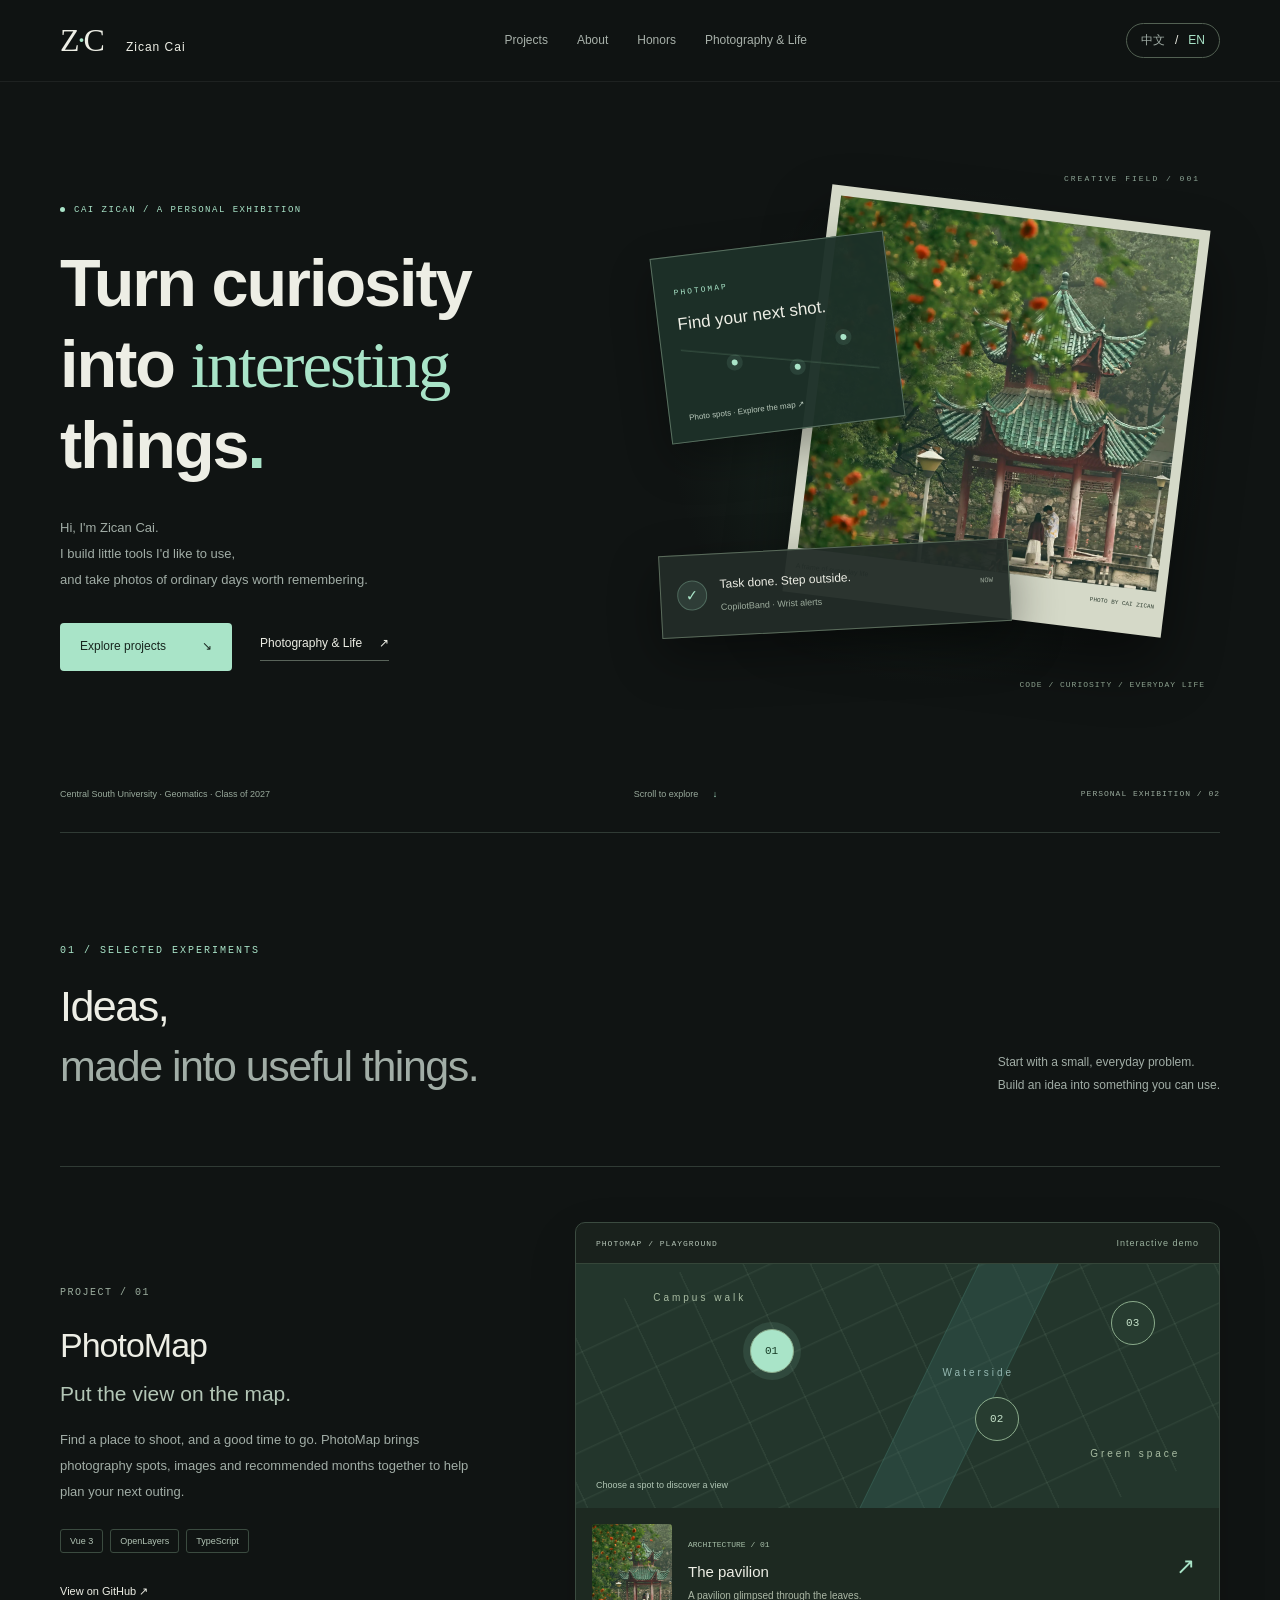
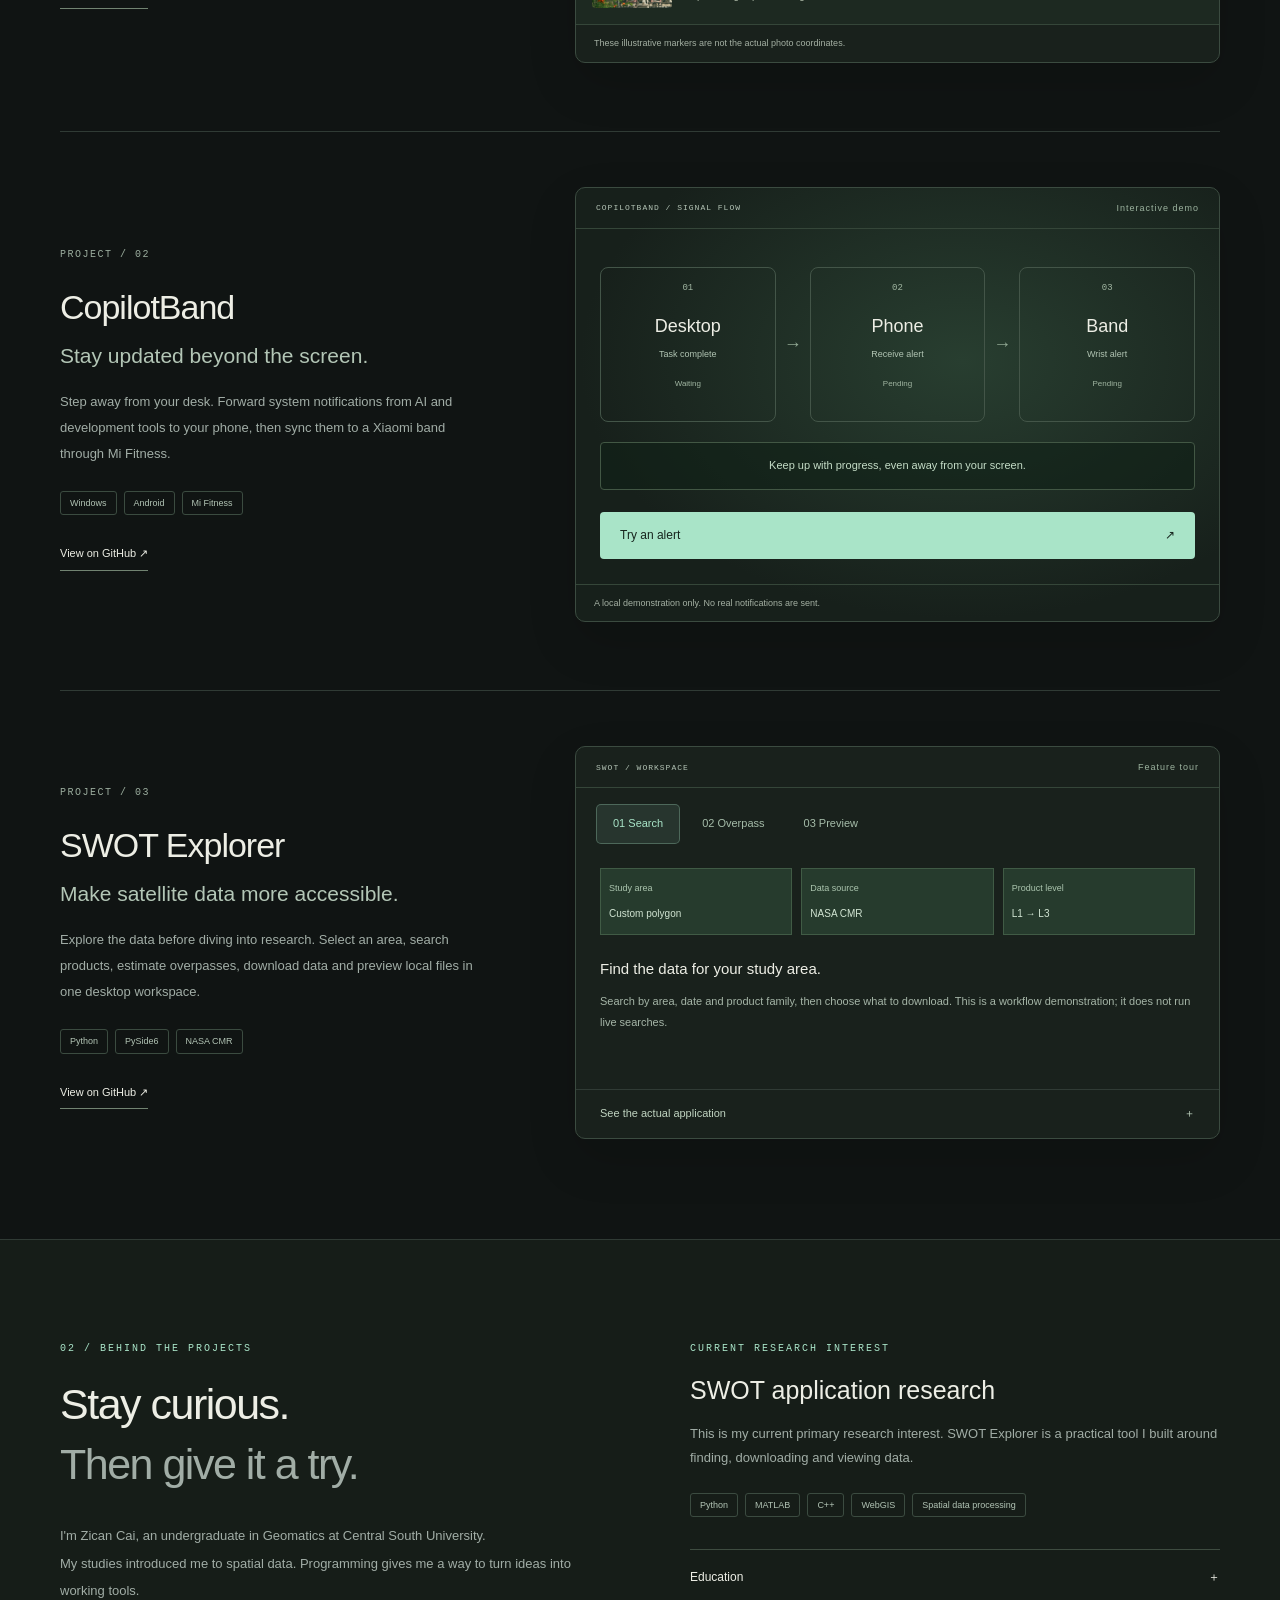
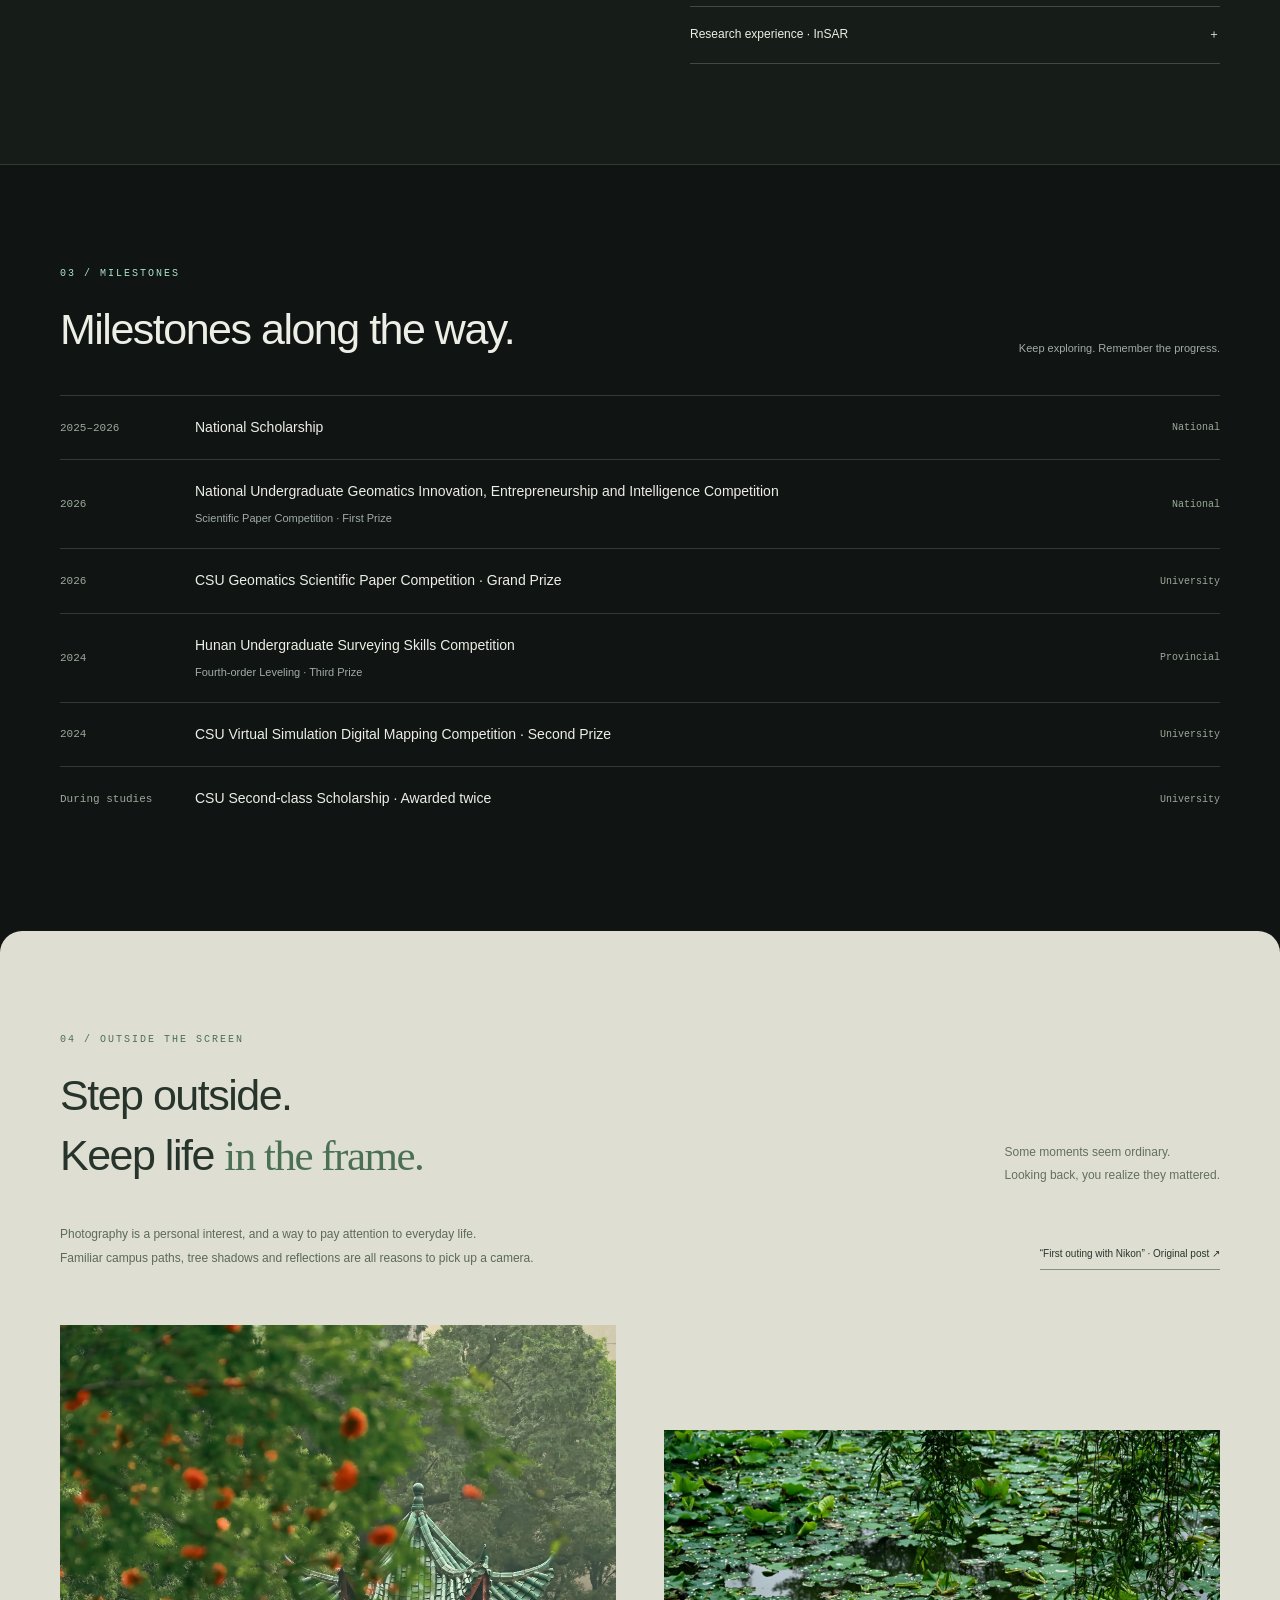
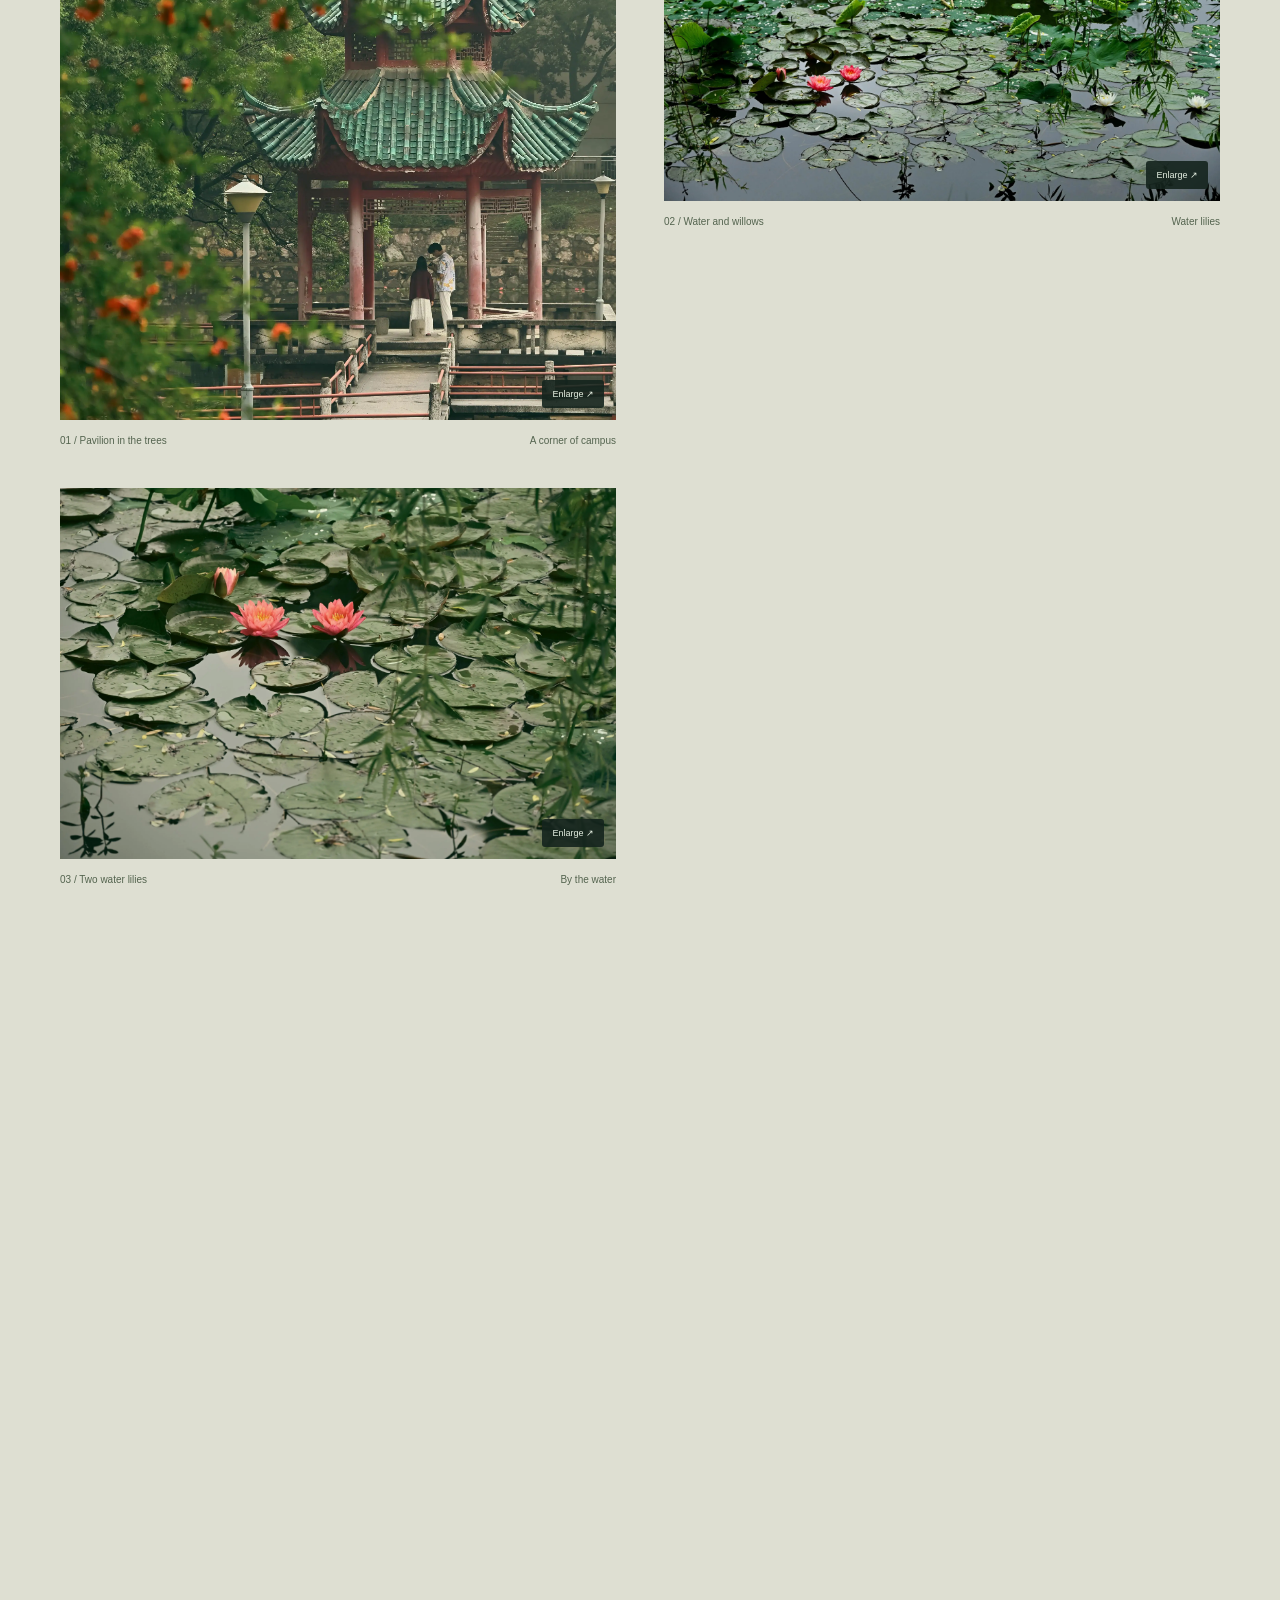
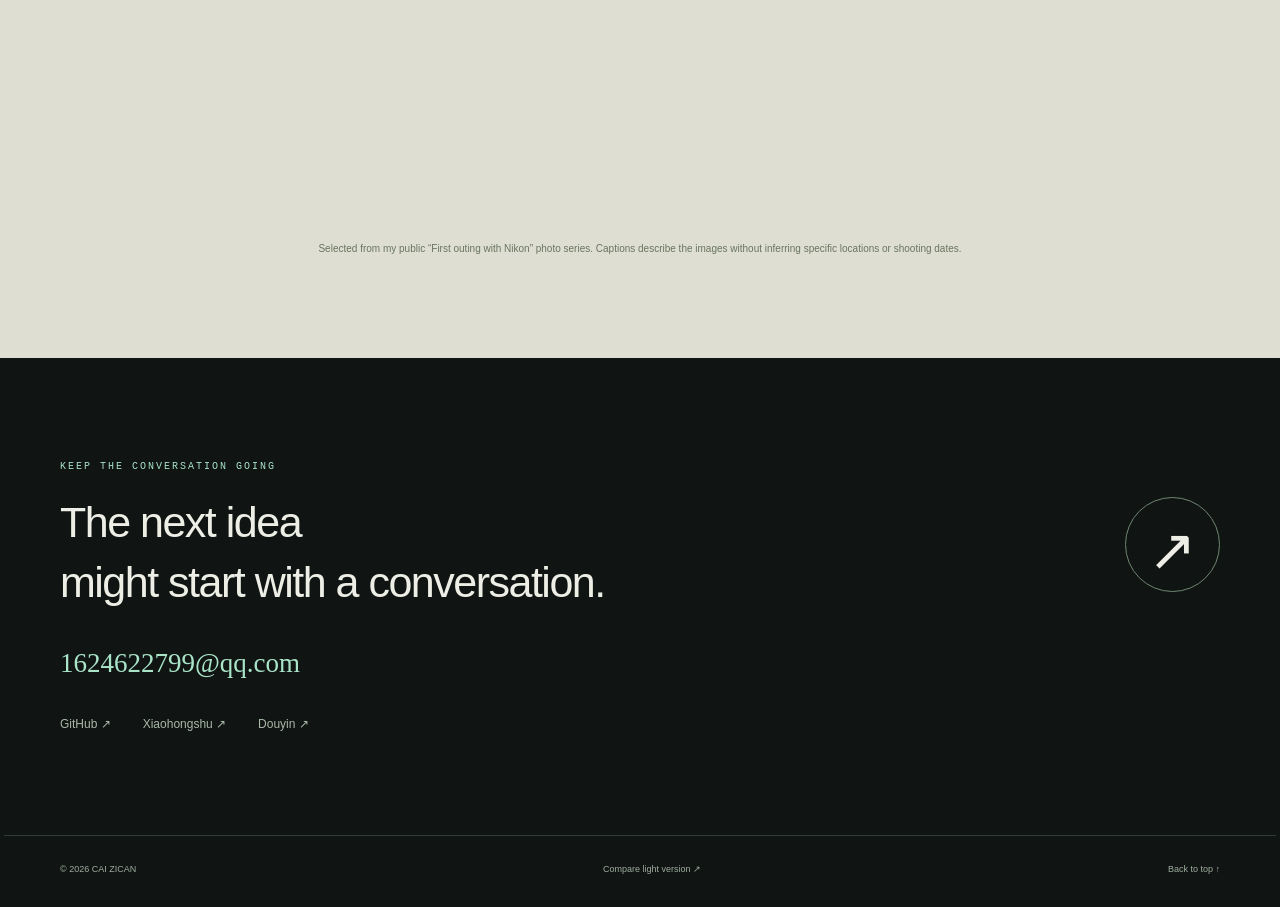
==== en.html @ 94ecba7e "Add English homepage and language switch" ====
<!doctype html>
<html lang="en">
<head>
<meta charset="utf-8"><meta name="viewport" content="width=device-width,initial-scale=1">
<title>Zican Cai · A Place for Curiosity</title><meta name="description" content="Tools, open-source projects, SWOT application research, and everyday photography by Zican Cai.">
<meta name="theme-color" content="#101413"><link rel="icon" href="favicon.svg"><link rel="stylesheet" href="exhibition.css"><script src="exhibition-en.js" defer></script>
<link rel="alternate" hreflang="zh-CN" href="https://cai-zican.github.io/"><link rel="alternate" hreflang="en" href="https://cai-zican.github.io/en.html"></head>
<body>
<a class="skip" href="#main">Skip to content</a><div class="reading-progress" aria-hidden="true"></div>
<header class="site-header"><a class="brand" href="#home" aria-label="Zican Cai, back to home">Z<span>·</span>C <small>Zican Cai</small></a><nav aria-label="Sections"><a href="#projects">Projects</a><a href="#about">About</a><a href="#honors">Honors</a><a href="#life">Photography & Life</a></nav><div class="language-switch" aria-label="Language"><a href="index.html" lang="zh-CN" hreflang="zh-CN">中文</a><span aria-hidden="true">/</span><a href="en.html" lang="en" hreflang="en" aria-current="page">EN</a></div></header>
<main id="main">
<section class="hero shell" id="home"><div class="hero-copy"><p class="eyebrow"><span class="dot"></span> CAI ZICAN / A PERSONAL EXHIBITION</p><h1>Turn curiosity<br>into <span class="italic">interesting</span><br>things<span class="mint">.</span></h1><p class="intro">Hi, I'm Zican Cai.<br>I build little tools I'd like to use,<br>and take photos of ordinary days worth remembering.</p><div class="actions"><a class="button solid" href="#projects">Explore projects <span>↘</span></a><a class="quiet-link" href="#life">Photography & Life <span>↗</span></a></div></div>
<div class="hero-stage" aria-label="A layered display of projects and photography"><div class="stage-coordinate mono">CREATIVE FIELD / 001</div><figure class="hero-photo" data-depth="1"><img src="photo-1.webp" alt="A pavilion framed by green trees and red flowers" width="2160" height="2766" fetchpriority="high"><figcaption><span>A frame of everyday life</span><span>PHOTO BY CAI ZICAN</span></figcaption></figure><a href="#photomap" class="floating-map" data-depth="-.7"><span class="mono">PHOTOMAP</span><strong>Find your next shot.</strong><div class="mini-points" aria-hidden="true"><i></i><i></i><i></i></div><span class="small">Photo spots · Explore the map ↗</span></a><a href="#copilotband" class="floating-notification" data-depth=".5"><span class="check">✓</span><span><b>Task done. Step outside.</b><small>CopilotBand · Wrist alerts</small></span><span class="mono">NOW</span></a><div class="stage-foot mono">CODE / CURIOSITY / EVERYDAY LIFE</div></div>
<div class="hero-bottom"><span>Central South University · Geomatics · Class of 2027</span><span class="scroll-hint">Scroll to explore <span>↓</span></span><span class="mono">PERSONAL EXHIBITION / 02</span></div></section>
<section class="shell section" id="projects"><div class="section-heading reveal"><div><p class="eyebrow">01 / SELECTED EXPERIMENTS</p><h2>Ideas,<br><span class="muted">made into useful things.</span></h2></div><p>Start with a small, everyday problem.<br>Build an idea into something you can use.</p></div>
<article class="project reveal" id="photomap"><div class="project-text"><span class="project-no mono">PROJECT / 01</span><h3>PhotoMap<span>Put the view on the map.</span></h3><p>Find a place to shoot, and a good time to go. PhotoMap brings photography spots, images and recommended months together to help plan your next outing.</p><div class="tags"><span>Vue 3</span><span>OpenLayers</span><span>TypeScript</span></div><a class="repo-link" href="https://github.com/Cai-ZiCan/photomap" target="_blank" rel="noopener noreferrer">View on GitHub ↗</a></div>
<div class="demo map-demo"><div class="demo-bar"><span>PHOTOMAP / PLAYGROUND</span><span class="demo-label">Interactive demo</span></div><div class="map-field"><div class="map-grid" aria-hidden="true"></div><span class="map-water" aria-hidden="true"></span><span class="map-area area-a">Campus walk</span><span class="map-area area-b">Waterside</span><span class="map-area area-c">Green space</span><div class="map-controls" role="group" aria-label="Choose a demo photography spot"><button class="map-pin pin-a" data-place="0" aria-pressed="true" aria-label="View the pavilion">01</button><button class="map-pin pin-b" data-place="1" aria-pressed="false" aria-label="View the water lilies">02</button><button class="map-pin pin-c" data-place="2" aria-pressed="false" aria-label="View the willow reflections">03</button></div><span class="map-instruction">Choose a spot to discover a view</span></div><div class="place-card"><img id="place-image" src="photo-1.webp" alt="A pavilion and tree shadows" width="2160" height="2766" loading="lazy"><div aria-live="polite"><span class="mono" id="place-kind">ARCHITECTURE / 01</span><h4 id="place-title">The pavilion</h4><p id="place-description">A pavilion glimpsed through the leaves.</p></div><a href="#life" aria-label="Go to the photo gallery">↗</a></div><p class="demo-note">These illustrative markers are not the actual photo coordinates.</p></div></article>
<article class="project reveal" id="copilotband"><div class="project-text"><span class="project-no mono">PROJECT / 02</span><h3>CopilotBand<span>Stay updated beyond the screen.</span></h3><p>Step away from your desk. Forward system notifications from AI and development tools to your phone, then sync them to a Xiaomi band through Mi Fitness.</p><div class="tags"><span>Windows</span><span>Android</span><span>Mi Fitness</span></div><a class="repo-link" href="https://github.com/Cai-ZiCan/CopilotBand" target="_blank" rel="noopener noreferrer">View on GitHub ↗</a></div>
<div class="demo notification-demo"><div class="demo-bar"><span>COPILOTBAND / SIGNAL FLOW</span><span class="demo-label">Interactive demo</span></div><div class="signal-flow"><div class="device" data-step="0"><span class="device-number mono">01</span><strong>Desktop</strong><small>Task complete</small><span class="device-status">Waiting</span></div><span class="connector" aria-hidden="true">→</span><div class="device" data-step="1"><span class="device-number mono">02</span><strong>Phone</strong><small>Receive alert</small><span class="device-status">Pending</span></div><span class="connector" aria-hidden="true">→</span><div class="device" data-step="2"><span class="device-number mono">03</span><strong>Band</strong><small>Wrist alert</small><span class="device-status">Pending</span></div></div><div class="notification-message" role="status" id="notification-status">Keep up with progress, even away from your screen.</div><button id="notify-button" class="button solid" type="button">Try an alert <span>↗</span></button><p class="demo-note">A local demonstration only. No real notifications are sent.</p></div></article>
<article class="project reveal" id="swot"><div class="project-text"><span class="project-no mono">PROJECT / 03</span><h3>SWOT Explorer<span>Make satellite data more accessible.</span></h3><p>Explore the data before diving into research. Select an area, search products, estimate overpasses, download data and preview local files in one desktop workspace.</p><div class="tags"><span>Python</span><span>PySide6</span><span>NASA CMR</span></div><a class="repo-link" href="https://github.com/Cai-ZiCan/SWOT_Explorer" target="_blank" rel="noopener noreferrer">View on GitHub ↗</a></div>
<div class="demo swot-demo"><div class="demo-bar"><span>SWOT / WORKSPACE</span><span class="demo-label">Feature tour</span></div><div class="swot-tabs" role="tablist" aria-label="SWOT feature demonstration"><button type="button" role="tab" id="tab-search" aria-controls="panel-search" aria-selected="true">01 Search</button><button type="button" role="tab" id="tab-orbit" aria-controls="panel-orbit" aria-selected="false" tabindex="-1">02 Overpass</button><button type="button" role="tab" id="tab-preview" aria-controls="panel-preview" aria-selected="false" tabindex="-1">03 Preview</button></div><div class="swot-panels"><div class="swot-panel" role="tabpanel" id="panel-search" aria-labelledby="tab-search" tabindex="0"><div class="query-preview"><span>Study area <b>Custom polygon</b></span><span>Data source <b>NASA CMR</b></span><span>Product level <b>L1 → L3</b></span></div><h4>Find the data for your study area.</h4><p>Search by area, date and product family, then choose what to download. This is a workflow demonstration; it does not run live searches.</p></div><div class="swot-panel" role="tabpanel" id="panel-orbit" aria-labelledby="tab-orbit" tabindex="0" hidden><div class="orbit-preview"><span>Study area</span><span class="orbit-line"></span><span>Reference orbit</span></div><h4>Estimate the next pass. Know the limits.</h4><p>Estimate overpasses from reference orbits, with cycle, pass and time information. Geometric coverage does not guarantee usable observations.</p></div><div class="swot-panel" role="tabpanel" id="panel-preview" aria-labelledby="tab-preview" tabindex="0" hidden><div class="quality-preview"><span>Variables</span><span>Quality filters</span><span>GIS export</span></div><h4>Understand the data before analysis.</h4><p>Preview local products, adjust variables, quality levels and color scales, and export supported product types. L1B HR SLC previews do not imply per-pixel geocoding.</p></div></div><details class="software-shot"><summary>See the actual application <span>＋</span></summary><figure><img src="https://raw.githubusercontent.com/Cai-ZiCan/SWOT_Explorer/main/docs/images/swot_data_explorer_main.png" alt="Actual SWOT Explorer application interface" loading="lazy" width="960" height="640"><figcaption>Application screenshot from the repository · <a href="https://github.com/Cai-ZiCan/SWOT_Explorer" target="_blank" rel="noopener noreferrer">View repository ↗</a></figcaption></figure></details></div></article>
</section>
<section class="about-section section" id="about"><div class="shell about-grid"><div class="reveal"><p class="eyebrow">02 / BEHIND THE PROJECTS</p><h2>Stay curious.<br><span class="muted">Then give it a try.</span></h2><p class="about-intro">I'm Zican Cai, an undergraduate in Geomatics at Central South University.<br>My studies introduced me to spatial data. Programming gives me a way to turn ideas into working tools.</p></div><div class="about-info reveal"><p class="eyebrow">CURRENT RESEARCH INTEREST</p><h3>SWOT application research</h3><p>This is my current primary research interest. SWOT Explorer is a practical tool I built around finding, downloading and viewing data.</p><div class="skills"><span>Python</span><span>MATLAB</span><span>C++</span><span>WebGIS</span><span>Spatial data processing</span></div><details><summary>Education <span>＋</span></summary><p>Central South University · School of Geosciences and Info-Physics<br>Undergraduate, Geomatics · Sep 2023–Jun 2027<br>Weighted average: 89.38 / 100. Rank: 4 / 50 (as of Sep 2026).</p></details><details><summary>Research experience · InSAR <span>＋</span></summary><h4>ICA-based 3D surface deformation measurement with InSAR</h4><p>Apr 2025–Apr 2026 · Supervisor: Jun Hu · Second author.<br>Contributed to SAR time-series processing and GNSS-constrained atmospheric correction. Independently performed ICA component identification and 3D deformation reconstruction, and wrote the literature review and results analysis.</p></details></div></div></section>
<section id="honors" class="shell section honors"><div class="section-heading reveal"><div><p class="eyebrow">03 / MILESTONES</p><h2>Milestones along the way.</h2></div><span class="muted small">Keep exploring. Remember the progress.</span></div><div class="honor-list">
<div class="honor reveal"><span>2025–2026</span><h3>National Scholarship</h3><span>National</span></div><div class="honor reveal"><span>2026</span><h3>National Undergraduate Geomatics Innovation, Entrepreneurship and Intelligence Competition<small>Scientific Paper Competition · First Prize</small></h3><span>National</span></div><div class="honor reveal"><span>2026</span><h3>CSU Geomatics Scientific Paper Competition · Grand Prize</h3><span>University</span></div><div class="honor reveal"><span>2024</span><h3>Hunan Undergraduate Surveying Skills Competition<small>Fourth-order Leveling · Third Prize</small></h3><span>Provincial</span></div><div class="honor reveal"><span>2024</span><h3>CSU Virtual Simulation Digital Mapping Competition · Second Prize</h3><span>University</span></div><div class="honor reveal"><span>During studies</span><h3>CSU Second-class Scholarship · Awarded twice</h3><span>University</span></div></div></section>
<section id="life" class="section life"><div class="shell"><div class="section-heading reveal"><div><p class="eyebrow">04 / OUTSIDE THE SCREEN</p><h2>Step outside.<br>Keep life <span class="italic">in the frame.</span></h2></div><p>Some moments seem ordinary.<br>Looking back, you realize they mattered.</p></div><div class="gallery-intro reveal"><p>Photography is a personal interest, and a way to pay attention to everyday life.<br>Familiar campus paths, tree shadows and reflections are all reasons to pick up a camera.</p><a class="quiet-link" href="https://www.douyin.com/note/7641916467142757030" target="_blank" rel="noopener noreferrer">“First outing with Nikon” · Original post ↗</a></div><div class="gallery">
<figure class="photo-item portrait reveal"><a href="photo-1.webp" class="photo-open" data-photo="0" aria-label="Enlarge photo: Pavilion in the trees"><img src="photo-1.webp" alt="A pavilion among green trees and red flowers" width="2160" height="2766" loading="lazy"><span class="photo-zoom">Enlarge ↗</span></a><figcaption><span>01 / Pavilion in the trees</span><span>A corner of campus</span></figcaption></figure>
<figure class="photo-item landscape reveal"><a href="photo-2.webp" class="photo-open" data-photo="1" aria-label="Enlarge photo: Water and willows"><img src="photo-2.webp" alt="Willow branches above a pond of water lilies" width="3240" height="2160" loading="lazy"><span class="photo-zoom">Enlarge ↗</span></a><figcaption><span>02 / Water and willows</span><span>Water lilies</span></figcaption></figure>
<figure class="photo-item landscape reveal"><a href="photo-3.webp" class="photo-open" data-photo="2" aria-label="Enlarge photo: Two water lilies"><img src="photo-3.webp" alt="Two pink water lilies among green leaves" width="3240" height="2160" loading="lazy"><span class="photo-zoom">Enlarge ↗</span></a><figcaption><span>03 / Two water lilies</span><span>By the water</span></figcaption></figure>
<figure class="photo-item portrait reveal"><a href="photo-4.webp" class="photo-open" data-photo="3" aria-label="Enlarge photo: A flower's reflection"><img src="photo-4.webp" alt="A water lily, willow branches and reflections" width="2160" height="3240" loading="lazy"><span class="photo-zoom">Enlarge ↗</span></a><figcaption><span>04 / A flower's reflection</span><span>Everyday details</span></figcaption></figure>
<figure class="photo-item wide reveal"><a href="photo-5.webp" class="photo-open" data-photo="4" aria-label="Enlarge photo: Among green leaves"><img src="photo-5.webp" alt="A pale water lily blooming among floating green leaves" width="3240" height="2160" loading="lazy"><span class="photo-zoom">Enlarge ↗</span></a><figcaption><span>05 / Among green leaves</span><span>Photography / Zican Cai</span></figcaption></figure></div><p class="photo-credit">Selected from my public “First outing with Nikon” photo series. Captions describe the images without inferring specific locations or shooting dates.</p></div></section>
<section class="shell contact section" id="contact"><p class="eyebrow">KEEP THE CONVERSATION GOING</p><div class="contact-head"><h2>The next idea<br>might start with a conversation.</h2><a class="contact-arrow" href="mailto:1624622799@qq.com" aria-label="Email Zican Cai">↗</a></div><a class="email" href="mailto:1624622799@qq.com">1624622799@qq.com</a><div class="social-links"><a href="https://github.com/Cai-ZiCan" target="_blank" rel="noopener noreferrer">GitHub ↗</a><a href="https://www.xiaohongshu.com/user/profile/64d9bc89000000000100ffc4" target="_blank" rel="noopener noreferrer">Xiaohongshu ↗</a><a href="https://www.douyin.com/user/MS4wLjABAAAAgTbsgI4i6gYciEA3skSuDMQubaynMPA5Y8vrwiQyVZCXJk9zfnZtE-lIKfRC1cLz" target="_blank" rel="noopener noreferrer">Douyin ↗</a></div></section>
</main><footer class="shell"><span>© 2026 CAI ZICAN</span><a href="light.html">Compare light version ↗</a><a href="#home">Back to top ↑</a></footer>
<dialog id="lightbox" aria-labelledby="lightbox-title"><div class="lightbox-top"><span id="lightbox-count" class="mono"></span><button id="lightbox-close" type="button" aria-label="Close photo viewer">Close ×</button></div><div class="lightbox-image-wrap"><img id="lightbox-image" alt=""><p id="lightbox-error" hidden>Image unavailable. Please view the original post.</p></div><div class="lightbox-bottom"><button id="photo-prev" type="button" aria-label="Previous photo">← Previous</button><div><h3 id="lightbox-title"></h3><a href="https://www.douyin.com/note/7641916467142757030" target="_blank" rel="noopener noreferrer">Original post ↗</a></div><button id="photo-next" type="button" aria-label="Next photo">Next →</button></div></dialog>
<noscript><style>.swot-panel[hidden]{display:block!important}.swot-tabs,.map-controls,#notify-button{display:none}</style><p class="noscript-note">JavaScript is disabled. Project descriptions remain readable, and photo links open the original images.</p></noscript>
</body></html>
---- exhibition.css ----
:root{color-scheme:dark;--bg:#101413;--ink:#edeee5;--muted:#a1ada6;--line:#303b35;--mint:#a9e4c8}*{box-sizing:border-box}html{scroll-behavior:smooth;scroll-padding-top:96px}body{margin:0;background:var(--bg);color:var(--ink);font:15px/1.8 'Segoe UI','Microsoft YaHei',sans-serif}a{color:inherit;text-decoration:none}button{font:inherit;color:inherit;cursor:pointer;border:0}a,button{touch-action:manipulation}a:focus-visible,button:focus-visible,summary:focus-visible,[tabindex]:focus-visible{outline:2px solid var(--mint);outline-offset:5px}h1,h2,h3,h4,p,figure{margin:0}h1,h2,h3,h4{line-height:1.3;font-weight:500}img{display:block;max-width:100%;height:auto}[hidden]{display:none!important}.shell{max-width:1272px;margin:auto;padding-inline:56px}.section{padding-block:100px}.mono,.eyebrow,.project-no{font-family:Consolas,monospace}.eyebrow{font-size:10px;letter-spacing:2px;color:var(--mint)}.muted{color:var(--muted)}.small{font-size:11px}.italic{font-family:Georgia,SimSun,serif;font-weight:400}.mint{color:var(--mint)}.reading-progress{position:fixed;inset:0 0 auto;height:2px;z-index:100;background:var(--mint);transform:scaleX(0);transform-origin:left}.skip{position:fixed;top:-100px;left:20px;background:var(--mint);color:var(--bg);padding:10px;z-index:101}.skip:focus{top:10px}.site-header{position:sticky;top:0;z-index:30;height:82px;padding:0 max(32px,calc((100vw - 1160px)/2));display:flex;justify-content:space-between;align-items:center;gap:25px;background:#101413ed;backdrop-filter:blur(16px);border-bottom:1px solid #ffffff10}.brand{font:32px Georgia,serif;letter-spacing:-2px}.brand>span{color:var(--mint)}.brand small{font:12px 'Microsoft YaHei',sans-serif;margin-left:17px;letter-spacing:1px}.site-header nav{display:flex;gap:29px;font-size:12px;color:#a8b1aa}.site-header nav a:hover,.site-header nav a[aria-current]{color:var(--mint)}.version{font-size:11px;border:1px solid #536153;border-radius:30px;padding:7px 16px;white-space:nowrap}.hero{display:grid;grid-template-columns:1fr 1fr;align-items:center;padding-top:65px;gap:0 40px;min-height:760px}.hero-copy{position:relative;z-index:3}.hero-copy .eyebrow{font-size:9px;letter-spacing:1.5px;display:flex;gap:9px;align-items:center}.dot{width:5px;height:5px;border-radius:50%;background:var(--mint)}h1{font-size:clamp(45px,5.3vw,70px);line-height:1.22;letter-spacing:-2.5px;margin-top:25px;font-weight:550}h1 .italic{color:var(--mint)}.intro{color:var(--muted);font-size:13px;line-height:2;margin-top:29px}.actions{display:flex;align-items:center;gap:28px;margin-top:30px}.button{display:inline-flex;align-items:center;justify-content:space-between;gap:36px;border-radius:4px;padding:13px 20px;font-size:12px;transition:background .2s,transform .2s}.solid{background:var(--mint);color:#17251e}.solid:hover{background:#c4f3d9;transform:translateY(-2px)}.quiet-link{font-size:12px;border-bottom:1px solid #59645a;padding-bottom:6px}.quiet-link span{margin-left:14px}.quiet-link:hover{color:var(--mint)}.hero-stage{position:relative;height:560px;isolation:isolate;--mx:0px;--my:0px}.hero-stage:before{content:'';position:absolute;inset:20px 0;background:radial-gradient(ellipse,#294b3880,transparent 68%);z-index:-1}.stage-coordinate{position:absolute;right:20px;top:16px;font-size:8px;letter-spacing:2px;color:#8da596}.hero-photo{position:absolute;width:68%;height:410px;left:26%;top:50px;background:#d5d9c8;padding:10px;transform:translate(var(--mx),var(--my)) rotate(7deg);box-shadow:0 30px 60px #0007}.hero-photo img{width:100%;height:355px;object-fit:cover;object-position:50% 55%}.hero-photo figcaption{display:flex;justify-content:space-between;gap:6px;font-size:8px;color:#344336;padding-top:12px}.hero-photo figcaption span:last-child{font:6px Consolas,monospace}.floating-map{position:absolute;width:235px;height:187px;left:0;top:88px;border:1px solid #597060;background:#1d3028f5;padding:19px;transform:translate(calc(var(--mx)*-.7),calc(var(--my)*-.7)) rotate(-7deg);box-shadow:0 18px 45px #0005}.floating-map>.mono{font-size:8px;letter-spacing:2px;color:var(--mint)}.floating-map strong{display:block;font-size:17px;font-weight:400;margin-top:7px}.floating-map .small{font-size:8px;color:#bacabd}.mini-points{height:51px;position:relative;background:linear-gradient(12deg,transparent 49%,#5a7e6555 50%,transparent 52%);margin:5px 0}.mini-points i{position:absolute;width:6px;height:6px;background:var(--mint);border-radius:50%;top:20px;left:25%;box-shadow:0 0 0 5px #a9e4c81a}.mini-points i:nth-child(2){left:57%;top:32px}.mini-points i:nth-child(3){left:82%;top:8px}.floating-notification{position:absolute;left:0;bottom:86px;width:350px;background:#222c27f2;border:1px solid #5a6b5b;box-shadow:0 18px 50px #0006;padding:20px 16px;display:flex;align-items:center;gap:13px;transform:translate(calc(var(--mx)*.5),calc(var(--my)*.5)) rotate(-3deg)}.check{background:#a9e4c81a;color:var(--mint);border:1px solid #a9e4c844;border-radius:50%;height:30px;width:30px;text-align:center;line-height:28px}.floating-notification b{display:block;font-size:12px;font-weight:500}.floating-notification small{display:block;font-size:9px;color:#9ead9e;margin-top:3px}.floating-notification>.mono{margin-left:auto;font-size:7px;color:#9da99b}.stage-foot{position:absolute;bottom:24px;right:15px;letter-spacing:1px;font-size:8px;color:#8ca18e}.hero-bottom{grid-column:1/-1;display:flex;align-items:center;justify-content:space-between;gap:20px;color:#99aa9c;border-bottom:1px solid var(--line);padding:29px 0 30px;margin-top:22px;font-size:9px}.hero-bottom .mono{font-size:8px;letter-spacing:1px}.scroll-hint span{margin-left:12px;color:var(--mint)}h2{font-size:42px;letter-spacing:-1.5px;margin-top:16px;line-height:1.4}.section-heading{display:flex;align-items:end;justify-content:space-between;gap:40px;margin-bottom:70px}.section-heading>p{font-size:12px;color:var(--muted);line-height:1.9}.project{display:grid;grid-template-columns:.8fr 1.2fr;gap:85px;align-items:center;padding:55px 0 68px;border-top:1px solid var(--line);scroll-margin-top:100px}.project:last-child{padding-bottom:0}.project-no{font-size:10px;letter-spacing:1.5px;color:#9bad9e}.project-text h3{font-size:34px;letter-spacing:-1px;margin:20px 0}.project-text h3>span{display:block;font-size:17px;color:#b3c6b6;margin-top:13px;letter-spacing:0}.project-text>p{font-size:13px;line-height:2;color:var(--muted)}.tags,.skills{display:flex;gap:7px;flex-wrap:wrap;margin-top:24px}.tags span,.skills span{border:1px solid #3b4b40;padding:3px 9px;border-radius:3px;font-size:9px;color:#b2c4b5}.repo-link{display:inline-block;font-size:11px;margin-top:29px;border-bottom:1px solid #718371;padding-bottom:6px}.repo-link:hover{color:var(--mint)}.demo{min-width:0;border:1px solid #3b4b40;border-radius:10px;overflow:hidden;background:#19211c;box-shadow:0 20px 50px #0002}.demo-bar{display:flex;justify-content:space-between;align-items:center;gap:12px;border-bottom:1px solid #354639;padding:15px 20px;font:8px Consolas,monospace;letter-spacing:1px;color:#b5c5b7}.demo-label{font-family:'Microsoft YaHei',sans-serif;color:#9cb39f;font-size:9px}.map-field{position:relative;height:244px;overflow:hidden;background:#23362c}.map-grid{position:absolute;inset:-30%;background:repeating-linear-gradient(0deg,transparent 0 43px,#a8c8ac14 44px 45px),repeating-linear-gradient(90deg,transparent 0 59px,#a8c8ac14 60px 61px);transform:rotate(-25deg)}.map-water{position:absolute;left:54%;width:72px;top:-60px;bottom:-60px;background:#3a68614d;transform:rotate(26deg);border-inline:1px solid #599e8a33}.map-area{position:absolute;font-size:10px;color:#a8bca2;letter-spacing:3px}.area-a{left:12%;top:25px}.area-b{left:57%;top:100px;color:#95b8b1}.area-c{right:6%;bottom:45px}.map-pin{width:44px;height:44px;border-radius:50%;background:#273c30;color:#c4e0c8;border:1px solid #8aab8b;position:absolute;font:11px Consolas,monospace;transition:background .2s,box-shadow .2s,transform .2s;z-index:2}.map-pin:hover{transform:scale(1.1)}.map-pin[aria-pressed=true]{background:var(--mint);color:#183d27;box-shadow:0 0 0 7px #a9e4c81a}.pin-a{left:27%;top:65px}.pin-b{left:62%;top:133px}.pin-c{right:10%;top:37px}.map-instruction{position:absolute;bottom:15px;left:20px;color:#b1c6b5;font-size:9px}.place-card{padding:16px;display:flex;gap:16px;align-items:center;min-height:114px;background:#1d2921}.place-card img{width:80px;height:84px;object-fit:cover;border-radius:3px;flex-shrink:0}.place-card .mono{font-size:8px;color:#a7bfa9}.place-card h4{font-size:15px;margin:7px 0 5px}.place-card p{font-size:10px;color:#acb8a6}.place-card>a{margin-left:auto;font-size:23px;color:var(--mint);padding:8px}.demo-note{font-size:9px;color:#a4b0a3;padding:10px 18px;border-top:1px solid #354639}.notification-demo{background:radial-gradient(ellipse at 60% 40%,#283e30,#17201b 70%)}.signal-flow{display:flex;align-items:center;justify-content:center;gap:8px;padding:38px 24px 20px}.device{flex:1;min-width:0;border:1px solid #435548;border-radius:8px;min-height:155px;text-align:center;padding:12px 7px;transition:background .25s,border-color .25s,box-shadow .25s}.device-number{display:block;font-size:9px;color:#a1b6a2}.device strong{font-size:18px;display:block;margin-top:14px;font-weight:500}.device small{display:block;font-size:9px;color:#b1c4b3;margin-top:4px}.device-status{font-size:8px;display:block;margin-top:15px;color:#a0b5a1}.device.active{background:#a9e4c816;border-color:#a9e4c8;box-shadow:0 0 25px #a9e4c815}.device.done .device-status{color:var(--mint)}.connector{font-size:18px;color:#92a994}.notification-message{margin:0 24px 22px;padding:13px 10px;border:1px solid #425744;background:#10211699;text-align:center;font-size:11px;min-height:48px;border-radius:4px;color:#c5ddc7}.notification-demo>.button{margin:0 24px 25px;width:calc(100% - 48px)}button:disabled{cursor:wait;opacity:.65}.swot-tabs{display:flex;padding:16px 20px 0;gap:5px}.swot-tabs button{padding:9px 16px;background:transparent;border:1px solid transparent;color:#a5bca9;border-radius:5px;font-size:11px;transition:background .2s}.swot-tabs button[aria-selected=true]{background:#a9e4c81a;color:var(--mint);border-color:#a9e4c84a}.swot-panel{padding:24px;min-height:245px}.swot-panel h4{font-size:15px;margin-top:24px}.swot-panel p{font-size:11px;color:#a5b5a7;line-height:1.9;margin-top:12px}.query-preview{display:flex;gap:9px}.query-preview>span{flex:1;background:#263b2d;padding:11px 8px;font-size:9px;color:#abc5ae;border:1px solid #405b45}.query-preview b{display:block;font-size:10px;font-weight:400;color:#d1e4d2;margin-top:9px}.orbit-preview{display:flex;align-items:center;gap:18px;min-height:65px;font-size:11px;color:#c1d9c7}.orbit-line{height:1px;flex:1;background:var(--mint);position:relative}.orbit-line:after{content:'';position:absolute;top:-4px;left:62%;width:9px;height:9px;border-radius:50%;background:var(--mint);box-shadow:0 0 0 6px #a9e4c815}.quality-preview{display:flex;gap:12px;min-height:65px;align-items:center}.quality-preview span{font-size:11px;border-bottom:2px solid #7ea487;padding:10px}.software-shot{border-top:1px solid var(--line)}summary{cursor:pointer;list-style:none}summary::-webkit-details-marker{display:none}.software-shot summary{padding:14px 24px;font-size:11px;display:flex;justify-content:space-between;color:#c0d4c1}.software-shot figure{padding:0 15px 15px}.software-shot img{width:100%;height:auto}.software-shot figcaption{font-size:9px;color:var(--muted);margin-top:10px}.software-shot figcaption a{text-decoration:underline}.about-section{background:#161d18;border-block:1px solid var(--line)}.about-grid{display:grid;grid-template-columns:1fr 1fr;gap:100px}.about-intro{color:var(--muted);font-size:13px;line-height:2.1;margin-top:28px}.about-info h3{font-size:25px;margin:16px 0}.about-info>p:not(.eyebrow){font-size:13px;color:var(--muted)}.skills{margin-bottom:32px}.about-info details{border-top:1px solid #3e4c40}.about-info details:last-child{border-bottom:1px solid #3e4c40}.about-info summary{display:flex;justify-content:space-between;font-size:12px;padding:17px 0}.about-info details p{font-size:11px;color:var(--muted);line-height:2;padding:0 0 20px}.about-info details h4{font-size:13px;margin-bottom:10px}.about-info details[open] summary span{transform:rotate(45deg)}.honors .section-heading{margin-bottom:36px}.honors h2{font-size:33px}.honor{display:grid;grid-template-columns:120px 1fr 60px;gap:25px;align-items:center;padding:21px 0;border-top:1px solid var(--line)}.honor>span{color:#9baa99;font:11px Consolas,'Microsoft YaHei',monospace}.honor>span:last-child{font-size:10px;text-align:right}.honor h3{font-size:14px;font-weight:400}.honor small{display:block;font-size:11px;color:var(--muted);margin-top:7px}.life{background:#dedfd2;color:#27342c;border-radius:22px 22px 0 0}.life .eyebrow{color:#4d7057}.life h2{font-size:49px}.life .italic{color:#4b7053}.life .section-heading{margin-bottom:36px}.life .section-heading>p{color:#62705f}.gallery-intro{display:flex;justify-content:space-between;align-items:end;gap:30px;margin-bottom:55px}.gallery-intro p{font-size:12px;color:#5b6a58;line-height:2}.gallery-intro .quiet-link{font-size:10px;border-color:#82917b}.gallery-intro .quiet-link:hover{color:#294c36}.gallery{display:grid;grid-template-columns:1fr 1fr;gap:38px 48px;align-items:start}.photo-item{min-width:0}.photo-item:nth-child(2){margin-top:105px}.photo-item:nth-child(4){margin-top:80px}.photo-item.wide{grid-column:1/-1;max-width:780px;width:100%;margin:5px auto 0}.photo-open{display:block;position:relative;overflow:hidden;background:#bdc6b4}.photo-open img{width:100%;height:auto;transition:transform .55s;object-fit:cover}.photo-item.portrait img{aspect-ratio:4/5}.photo-item.landscape img{aspect-ratio:3/2}.photo-item.wide img{aspect-ratio:16/9}.photo-open:hover img{transform:scale(1.035)}.photo-zoom{position:absolute;right:12px;bottom:12px;padding:6px 10px;border-radius:3px;background:#14241de6;color:#e3eee0;font-size:9px}.photo-item figcaption{display:flex;justify-content:space-between;font-size:10px;color:#54644f;margin-top:12px;gap:12px}.photo-credit{font-size:10px;text-align:center;color:#68745f;margin-top:35px}.contact-head{display:flex;align-items:center;justify-content:space-between;gap:35px}.contact h2{font-size:43px}.contact-arrow{font-size:58px;width:95px;height:95px;border:1px solid #6e8772;display:grid;place-items:center;border-radius:50%;transition:background .2s,color .2s}.contact-arrow:hover{background:var(--mint);color:var(--bg)}.email{display:inline-block;font:27px Georgia,serif;color:var(--mint);margin-top:35px;overflow-wrap:anywhere}.social-links{display:flex;gap:32px;margin-top:34px;font-size:12px;color:#a7b8a8}.social-links a:hover{color:var(--mint)}footer{display:flex;justify-content:space-between;gap:20px;border-top:1px solid var(--line);padding-top:25px!important;padding-bottom:30px!important;font-size:9px;color:#9fae9f}.motion-ready .reveal.pending{opacity:0;transform:translateY(18px)}.motion-ready .reveal{transition:opacity .5s ease,transform .5s ease}body.modal-open{overflow:hidden}dialog{background:#101713;border:1px solid #536a55;color:var(--ink);padding:0;width:min(1100px,94vw);max-width:94vw;height:92dvh;max-height:92dvh;border-radius:8px}dialog::backdrop{background:#050b08ed;backdrop-filter:blur(10px)}dialog[open]{display:flex;flex-direction:column}.lightbox-top{display:flex;align-items:center;justify-content:space-between;padding:15px 22px;border-bottom:1px solid #314637;font-size:11px}.lightbox-top button,.lightbox-bottom button{padding:10px 15px;border:1px solid #4f6957;border-radius:4px;background:#203328;color:#deecdf;font-size:12px}.lightbox-image-wrap{flex:1;min-height:0;padding:16px;display:flex;align-items:center;justify-content:center}.lightbox-image-wrap img{width:100%;height:100%;object-fit:contain}.lightbox-bottom{display:flex;align-items:center;justify-content:space-between;gap:20px;padding:15px 22px;border-top:1px solid #314637}.lightbox-bottom>div{text-align:center}.lightbox-bottom h3{font-size:14px}.lightbox-bottom a{font-size:10px;color:#a9c4ae;text-decoration:underline}.noscript-note{padding:15px;text-align:center;color:var(--muted);font-size:12px}.asset-error{display:block;padding:30px;font-size:12px}.image-unavailable img{display:none}.photo-open.image-unavailable{min-height:220px;display:grid;place-items:center}
@media(max-width:1000px){.shell{padding-inline:35px}.hero{gap:20px;min-height:700px}.hero-stage{height:500px}.hero-photo{height:350px;top:55px}.hero-photo img{height:298px}.floating-map{width:190px;height:170px;top:90px}.floating-map strong{font-size:15px}.floating-notification{width:290px;left:-5px;bottom:70px;gap:8px;padding:15px 12px}.floating-notification b{font-size:10px}.stage-foot{font-size:7px}.project{gap:40px;grid-template-columns:.85fr 1.15fr}.about-grid{gap:50px}.project-text h3{font-size:29px}.signal-flow{gap:5px;padding:30px 15px 20px}.section-heading h2{font-size:36px}.hero-copy .eyebrow{font-size:7px}.gallery{gap:28px}}
@media(max-width:700px){html{scroll-padding-top:80px}.shell{padding-inline:22px}.site-header{height:72px;padding:0 20px;gap:15px}.brand{font-size:26px}.brand small,.site-header .version{display:none}.site-header nav{gap:17px;font-size:10px}.hero{grid-template-columns:1fr;padding-top:40px;gap:0;min-height:0}.hero-copy .eyebrow{font-size:8px;letter-spacing:1.4px}h1{font-size:clamp(44px,10.6vw,68px);margin-top:23px;letter-spacing:-1.7px}.intro{font-size:12px;margin-top:24px}.actions{margin-top:25px;gap:24px}.button{font-size:11px;padding:12px 17px}.hero-stage{height:440px;width:min(430px,100%);margin:24px auto 0;--mx:0px!important;--my:0px!important}.hero-photo{width:60%;left:32%;top:48px;height:330px}.hero-photo img{height:278px}.hero-photo figcaption{font-size:7px}.hero-photo figcaption span:last-child{font-size:5px}.floating-map{width:180px;top:82px;left:2%;height:168px}.floating-notification{bottom:40px;left:3%;width:285px}.stage-coordinate{top:10px;font-size:7px}.stage-foot{bottom:0;right:9px;font-size:6px}.hero-bottom{padding-top:30px;padding-bottom:24px;margin-top:8px;font-size:8px}.hero-bottom>.mono{display:none}.section{padding-block:65px}.section-heading{flex-direction:column;align-items:start;gap:22px;margin-bottom:35px}.section-heading h2,h2{font-size:32px}.section-heading>p{font-size:11px}.project{grid-template-columns:1fr;gap:28px;padding:34px 0 42px}.project-text h3{font-size:32px;margin:15px 0}.project-text h3>span{font-size:17px;margin-top:10px}.project-text>p{font-size:12px}.tags{margin-top:18px}.repo-link{margin-top:20px}.demo-bar{padding:13px 16px;font-size:7px}.map-field{height:220px}.place-card{gap:12px;padding:14px}.place-card img{width:66px;height:76px}.place-card p{font-size:9px}.signal-flow{padding:25px 14px 19px;gap:6px}.device{min-height:145px;padding:10px 3px}.device strong{font-size:16px}.device small{font-size:8px}.device-status{font-size:7px}.connector{font-size:14px}.notification-message{margin-inline:16px;font-size:10px}.notification-demo>.button{width:calc(100% - 32px);margin-inline:16px}.swot-panel{padding:20px;min-height:245px}.swot-tabs{padding-inline:15px}.swot-tabs button{padding:9px 13px;font-size:10px}.query-preview{gap:6px}.query-preview>span{font-size:8px;padding:10px 6px}.query-preview b{font-size:9px}.about-grid{grid-template-columns:1fr;gap:36px}.about-intro{font-size:12px;margin-top:20px}.honors .section-heading{gap:16px}.honors h2{font-size:29px}.honor{grid-template-columns:75px 1fr 40px;gap:12px;padding:18px 0}.honor>span,.honor>span:last-child{font-size:9px}.honor h3{font-size:12px;line-height:1.7}.honor small{font-size:10px}.life{border-radius:14px 14px 0 0}.life h2{font-size:34px}.gallery-intro{flex-direction:column;align-items:start;gap:20px;margin-bottom:30px}.gallery-intro p{font-size:11px}.gallery{gap:27px 17px}.photo-item:nth-child(2){margin-top:65px}.photo-item:nth-child(4){margin-top:35px}.photo-item figcaption{font-size:8px;display:block;line-height:1.7;margin-top:8px}.photo-item figcaption span:last-child{display:none}.photo-zoom{font-size:7px;right:6px;bottom:6px;padding:4px 6px}.photo-credit{font-size:9px;text-align:left;margin-top:25px}.contact h2{font-size:28px}.contact-head{gap:18px}.contact-arrow{width:58px;height:58px;font-size:35px;flex-shrink:0}.email{font-size:24px;margin-top:27px}.social-links{font-size:11px;gap:26px}footer{font-size:8px;gap:10px;flex-wrap:wrap}.lightbox-top{padding:10px 12px}.lightbox-bottom{padding:12px 10px;gap:8px}.lightbox-bottom button{font-size:10px;padding:10px}.lightbox-bottom h3{font-size:11px}.lightbox-bottom a{font-size:9px}.lightbox-image-wrap{padding:10px}dialog{height:88dvh}}
@media(prefers-reduced-motion:reduce){html{scroll-behavior:auto}*,*:before,*:after{animation:none!important;transition:none!important}.motion-ready .reveal.pending{opacity:1;transform:none}.hero-stage{--mx:0px!important;--my:0px!important}}

/* Language control remains visible on compact screens. */
.language-switch{display:flex;gap:10px;align-items:center;white-space:nowrap;font-size:12px;border:1px solid #536153;border-radius:30px;padding:6px 14px}.language-switch a{color:var(--muted)}.language-switch a[aria-current],.language-switch a:hover{color:var(--mint)}
html[lang=en] h1{font-size:clamp(44px,5.2vw,68px);letter-spacing:-2px}html[lang=en] h2{font-size:clamp(29px,3.4vw,43px)}html[lang=en] .project-text h3>span{font-size:21px}html[lang=en] .hero-bottom{gap:20px}html[lang=en] .honor{grid-template-columns:110px 1fr 80px}html[lang=en] .honor h3{line-height:1.55}html[lang=en] .floating-notification b{font-size:12px}html[lang=en] .hero-photo figcaption{font-size:7px}html[lang=en] .demo-bar{flex-wrap:wrap;gap:8px}
@media(max-width:700px){.site-header{height:auto;min-height:76px;display:grid;grid-template-columns:1fr auto;gap:10px;padding:12px 22px}.site-header nav{grid-row:2;grid-column:1/-1;justify-content:space-between;gap:12px;font-size:11px}.language-switch{grid-row:1;grid-column:2;font-size:11px;padding:4px 12px}html{scroll-padding-top:108px}html[lang=en] h1{font-size:clamp(42px,10vw,62px)}html[lang=en] .honor{grid-template-columns:65px 1fr;gap:10px}html[lang=en] .honor>span:last-child{grid-column:2}html[lang=en] .hero-bottom{flex-wrap:wrap}html[lang=en] .project-text h3>span{font-size:18px}html[lang=en] .hero-photo figcaption span:last-child{display:none}html[lang=en] .intro br{display:none}html[lang=en] .actions{gap:18px}html[lang=en] .quiet-link{font-size:11px}html[lang=en] .query-preview b{overflow-wrap:anywhere}}
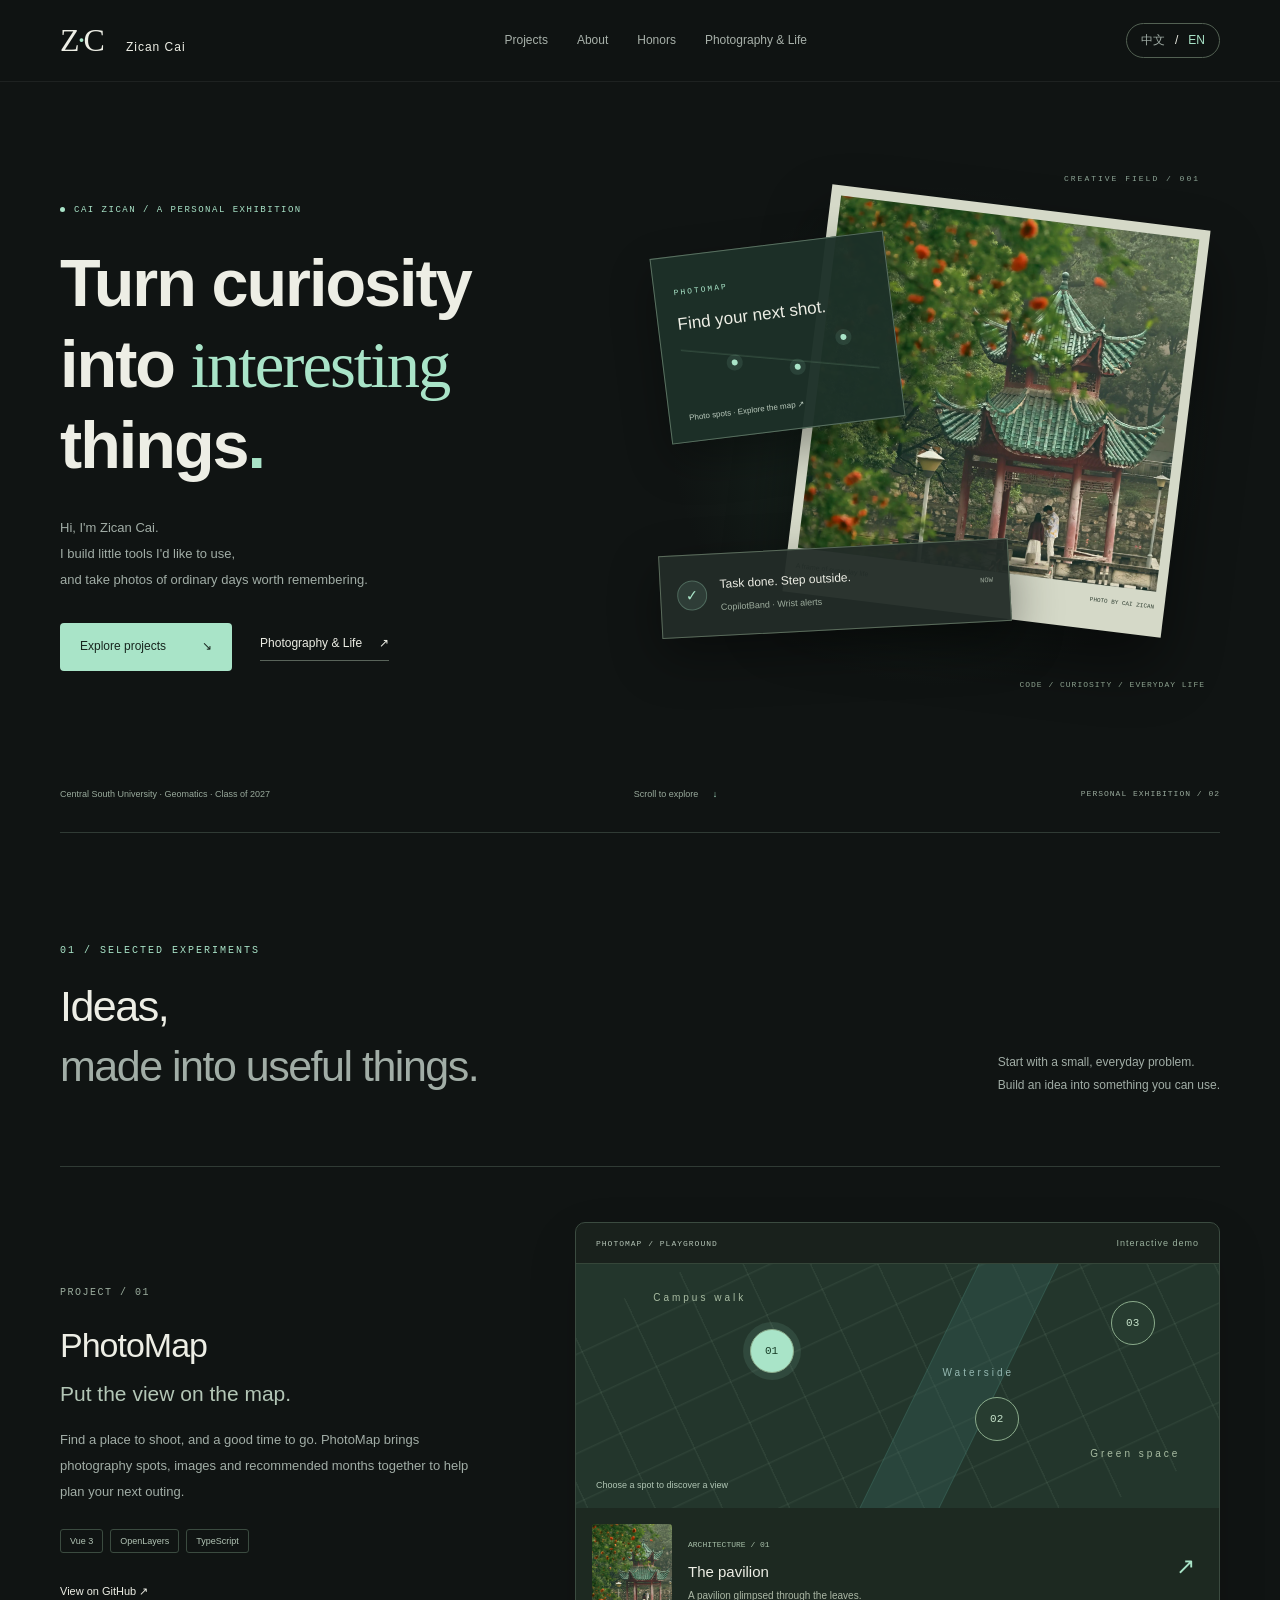
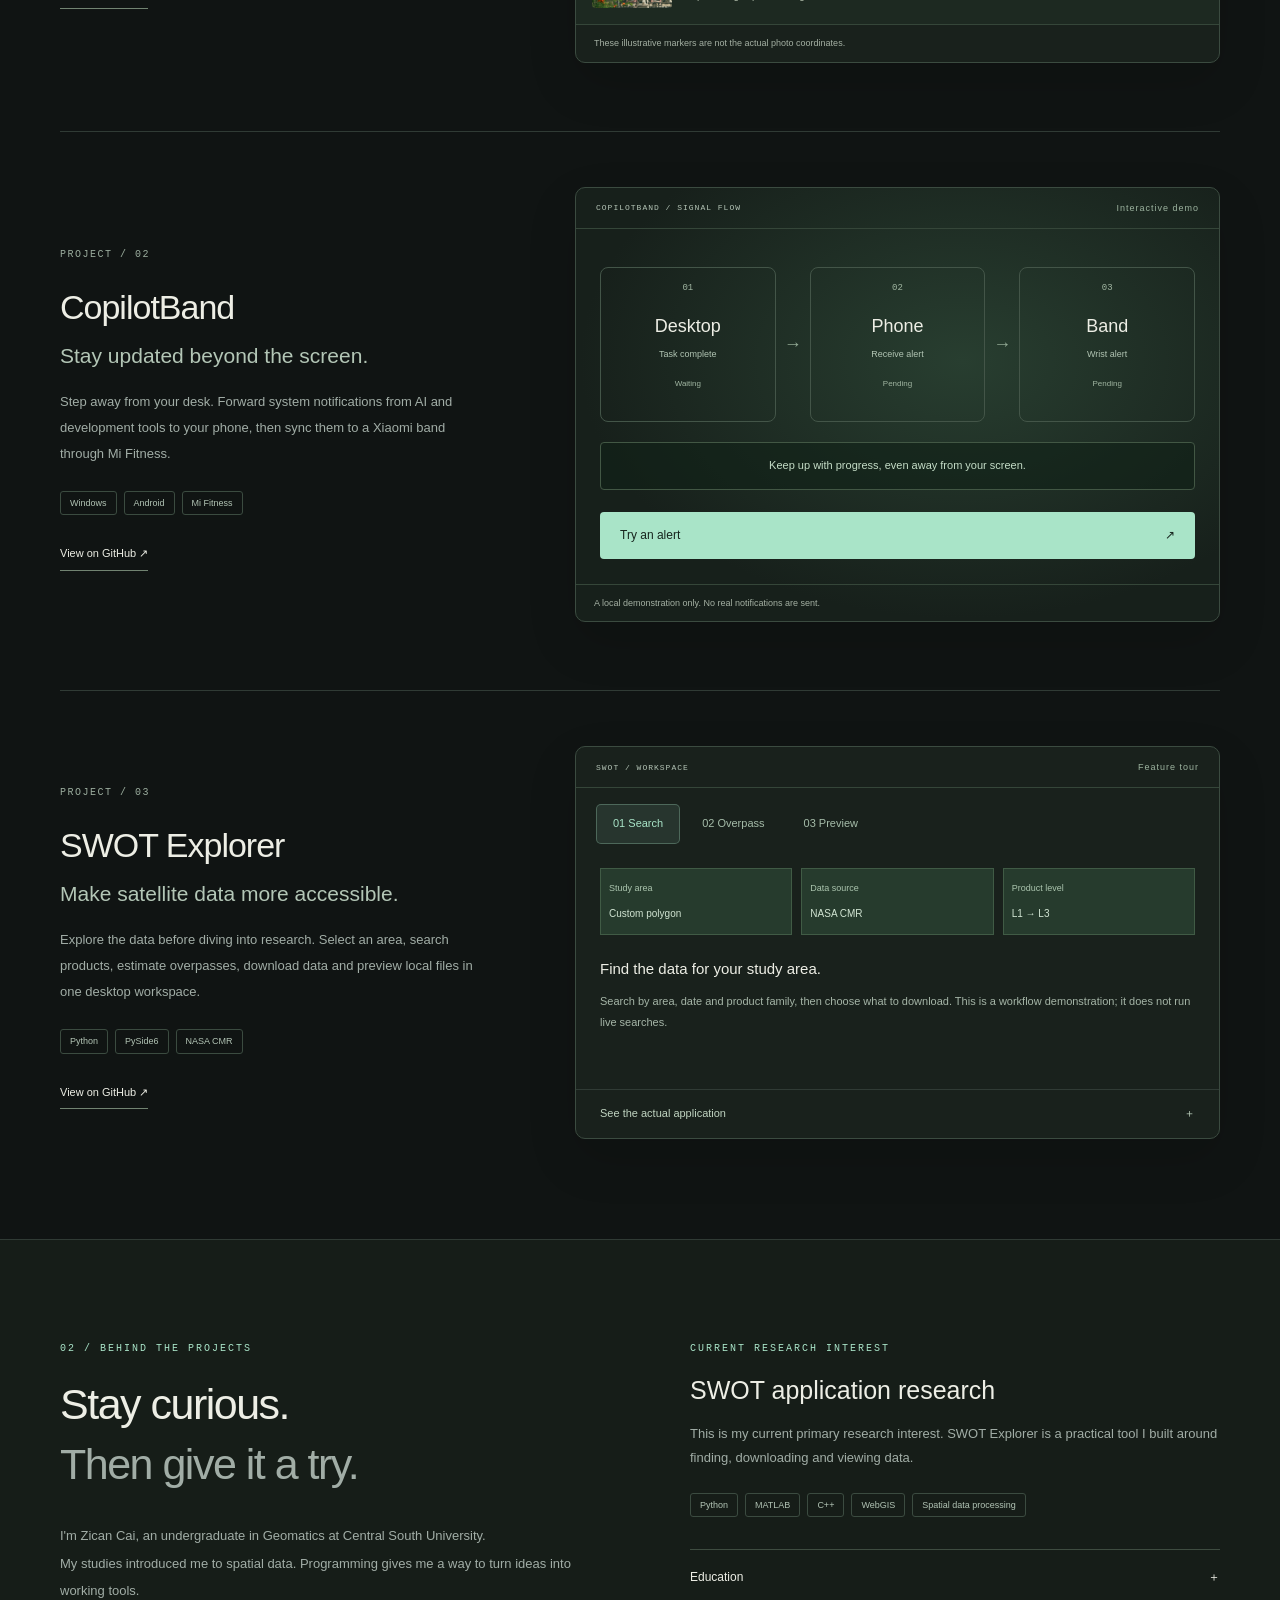
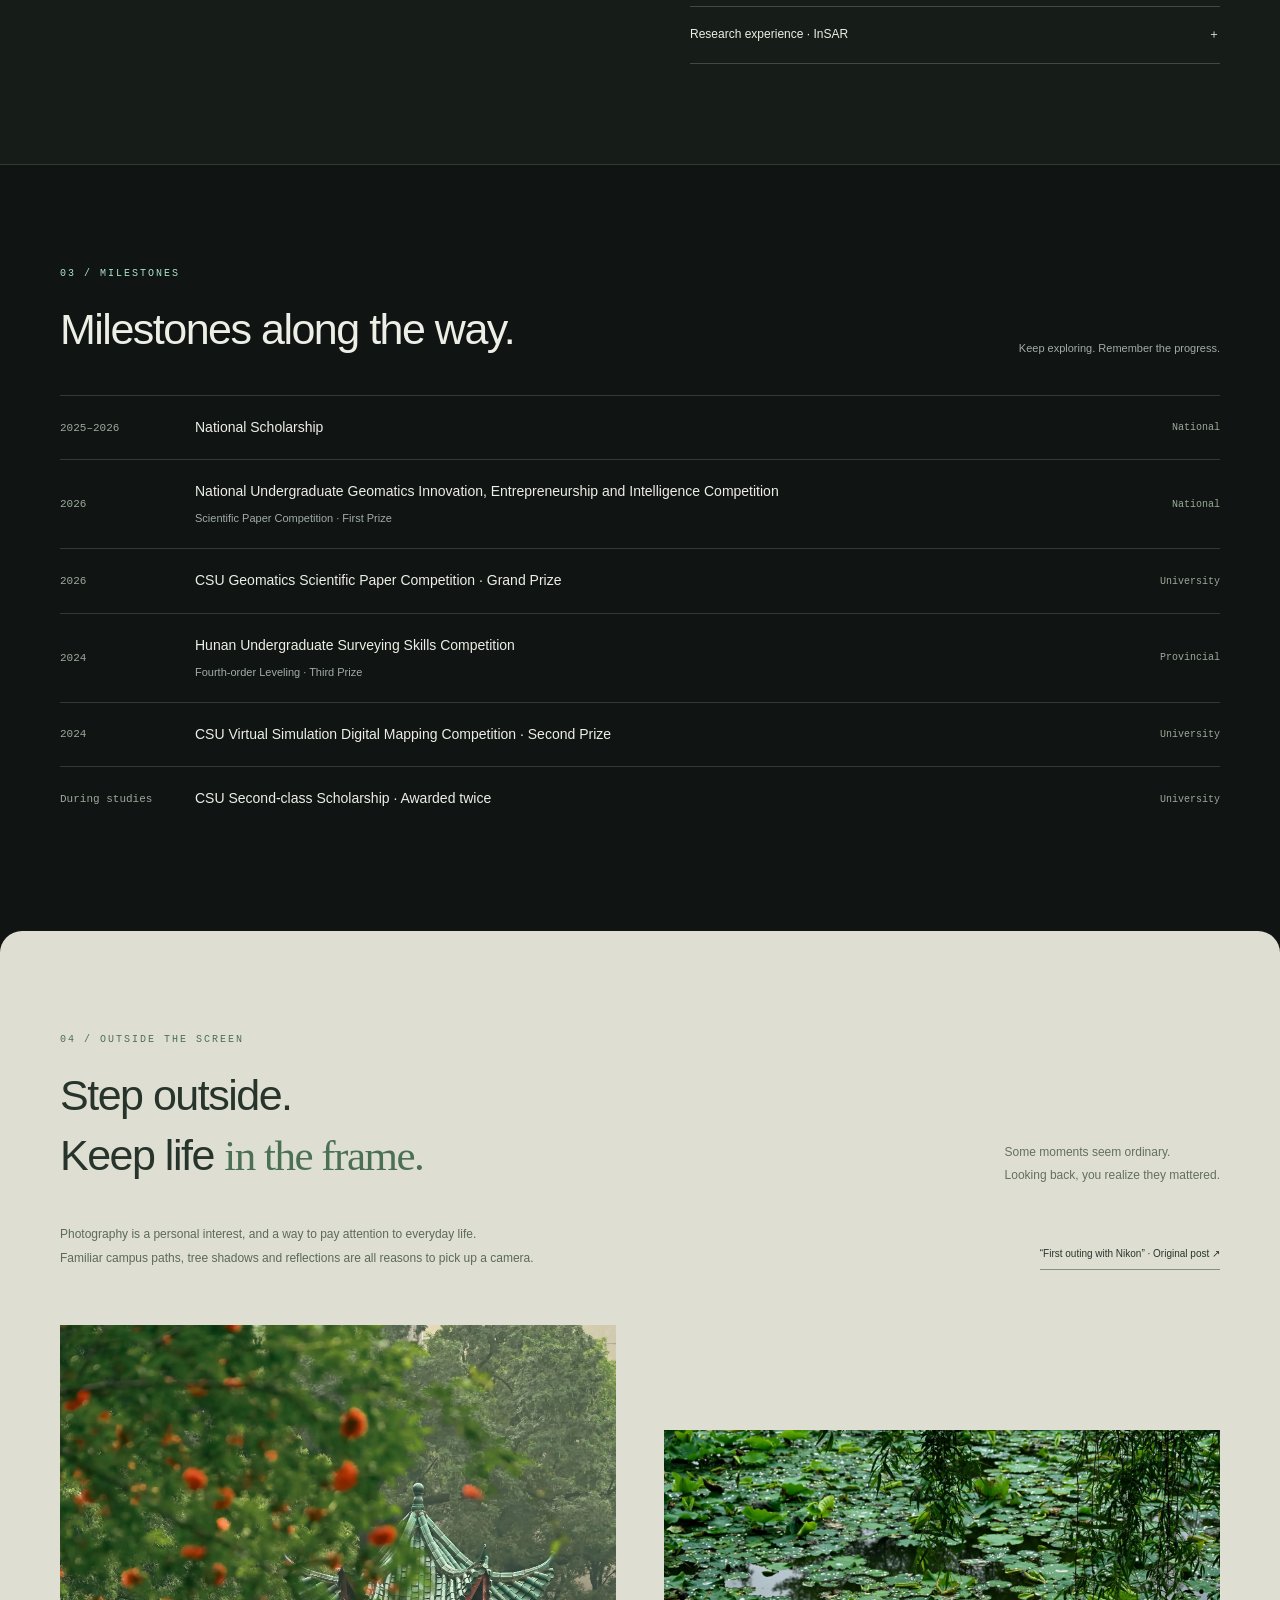
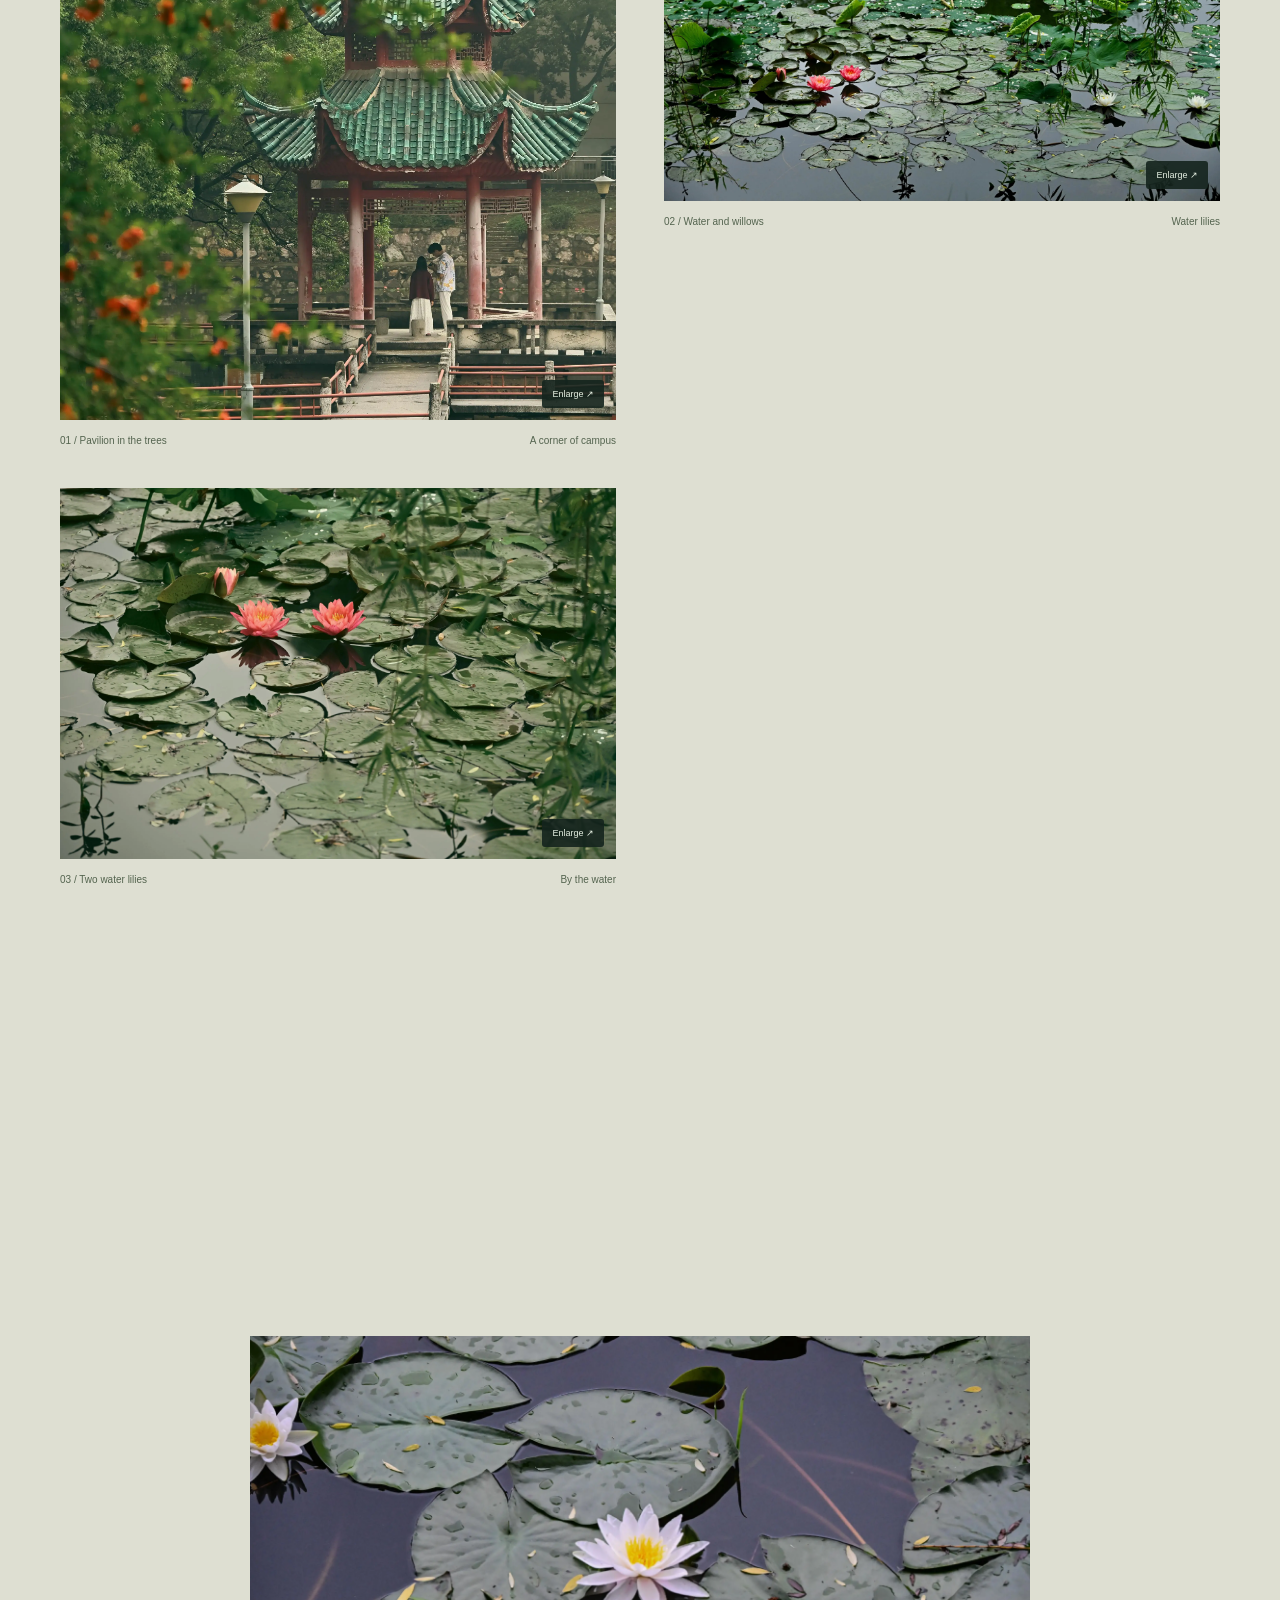
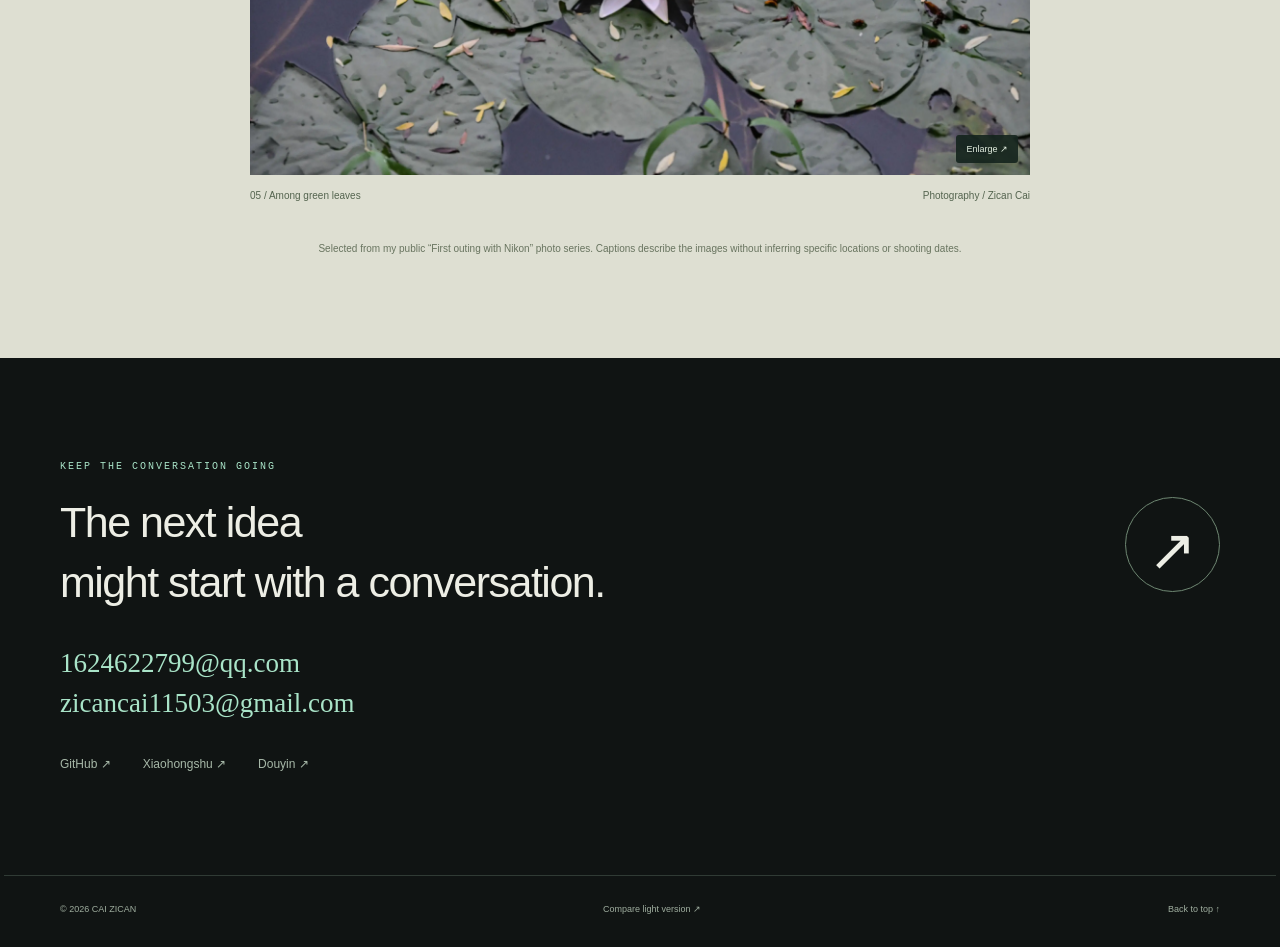
==== commit c4b053f4: "Add Gmail contact to both homepages" ====
--- a/en.html
+++ b/en.html
@@ -29,7 +29,7 @@
 <figure class="photo-item landscape reveal"><a href="photo-3.webp" class="photo-open" data-photo="2" aria-label="Enlarge photo: Two water lilies"><img src="photo-3.webp" alt="Two pink water lilies among green leaves" width="3240" height="2160" loading="lazy"><span class="photo-zoom">Enlarge ↗</span></a><figcaption><span>03 / Two water lilies</span><span>By the water</span></figcaption></figure>
 <figure class="photo-item portrait reveal"><a href="photo-4.webp" class="photo-open" data-photo="3" aria-label="Enlarge photo: A flower's reflection"><img src="photo-4.webp" alt="A water lily, willow branches and reflections" width="2160" height="3240" loading="lazy"><span class="photo-zoom">Enlarge ↗</span></a><figcaption><span>04 / A flower's reflection</span><span>Everyday details</span></figcaption></figure>
 <figure class="photo-item wide reveal"><a href="photo-5.webp" class="photo-open" data-photo="4" aria-label="Enlarge photo: Among green leaves"><img src="photo-5.webp" alt="A pale water lily blooming among floating green leaves" width="3240" height="2160" loading="lazy"><span class="photo-zoom">Enlarge ↗</span></a><figcaption><span>05 / Among green leaves</span><span>Photography / Zican Cai</span></figcaption></figure></div><p class="photo-credit">Selected from my public “First outing with Nikon” photo series. Captions describe the images without inferring specific locations or shooting dates.</p></div></section>
-<section class="shell contact section" id="contact"><p class="eyebrow">KEEP THE CONVERSATION GOING</p><div class="contact-head"><h2>The next idea<br>might start with a conversation.</h2><a class="contact-arrow" href="mailto:1624622799@qq.com" aria-label="Email Zican Cai">↗</a></div><a class="email" href="mailto:1624622799@qq.com">1624622799@qq.com</a><div class="social-links"><a href="https://github.com/Cai-ZiCan" target="_blank" rel="noopener noreferrer">GitHub ↗</a><a href="https://www.xiaohongshu.com/user/profile/64d9bc89000000000100ffc4" target="_blank" rel="noopener noreferrer">Xiaohongshu ↗</a><a href="https://www.douyin.com/user/MS4wLjABAAAAgTbsgI4i6gYciEA3skSuDMQubaynMPA5Y8vrwiQyVZCXJk9zfnZtE-lIKfRC1cLz" target="_blank" rel="noopener noreferrer">Douyin ↗</a></div></section>
+<section class="shell contact section" id="contact"><p class="eyebrow">KEEP THE CONVERSATION GOING</p><div class="contact-head"><h2>The next idea<br>might start with a conversation.</h2><a class="contact-arrow" href="mailto:1624622799@qq.com" aria-label="Email Zican Cai">↗</a></div><a class="email" href="mailto:1624622799@qq.com">1624622799@qq.com</a><div><a class="email" style="margin-top:8px" href="mailto:zicancai11503@gmail.com">zicancai11503@gmail.com</a></div><div class="social-links"><a href="https://github.com/Cai-ZiCan" target="_blank" rel="noopener noreferrer">GitHub ↗</a><a href="https://www.xiaohongshu.com/user/profile/64d9bc89000000000100ffc4" target="_blank" rel="noopener noreferrer">Xiaohongshu ↗</a><a href="https://www.douyin.com/user/MS4wLjABAAAAgTbsgI4i6gYciEA3skSuDMQubaynMPA5Y8vrwiQyVZCXJk9zfnZtE-lIKfRC1cLz" target="_blank" rel="noopener noreferrer">Douyin ↗</a></div></section>
 </main><footer class="shell"><span>© 2026 CAI ZICAN</span><a href="light.html">Compare light version ↗</a><a href="#home">Back to top ↑</a></footer>
 <dialog id="lightbox" aria-labelledby="lightbox-title"><div class="lightbox-top"><span id="lightbox-count" class="mono"></span><button id="lightbox-close" type="button" aria-label="Close photo viewer">Close ×</button></div><div class="lightbox-image-wrap"><img id="lightbox-image" alt=""><p id="lightbox-error" hidden>Image unavailable. Please view the original post.</p></div><div class="lightbox-bottom"><button id="photo-prev" type="button" aria-label="Previous photo">← Previous</button><div><h3 id="lightbox-title"></h3><a href="https://www.douyin.com/note/7641916467142757030" target="_blank" rel="noopener noreferrer">Original post ↗</a></div><button id="photo-next" type="button" aria-label="Next photo">Next →</button></div></dialog>
 <noscript><style>.swot-panel[hidden]{display:block!important}.swot-tabs,.map-controls,#notify-button{display:none}</style><p class="noscript-note">JavaScript is disabled. Project descriptions remain readable, and photo links open the original images.</p></noscript>
